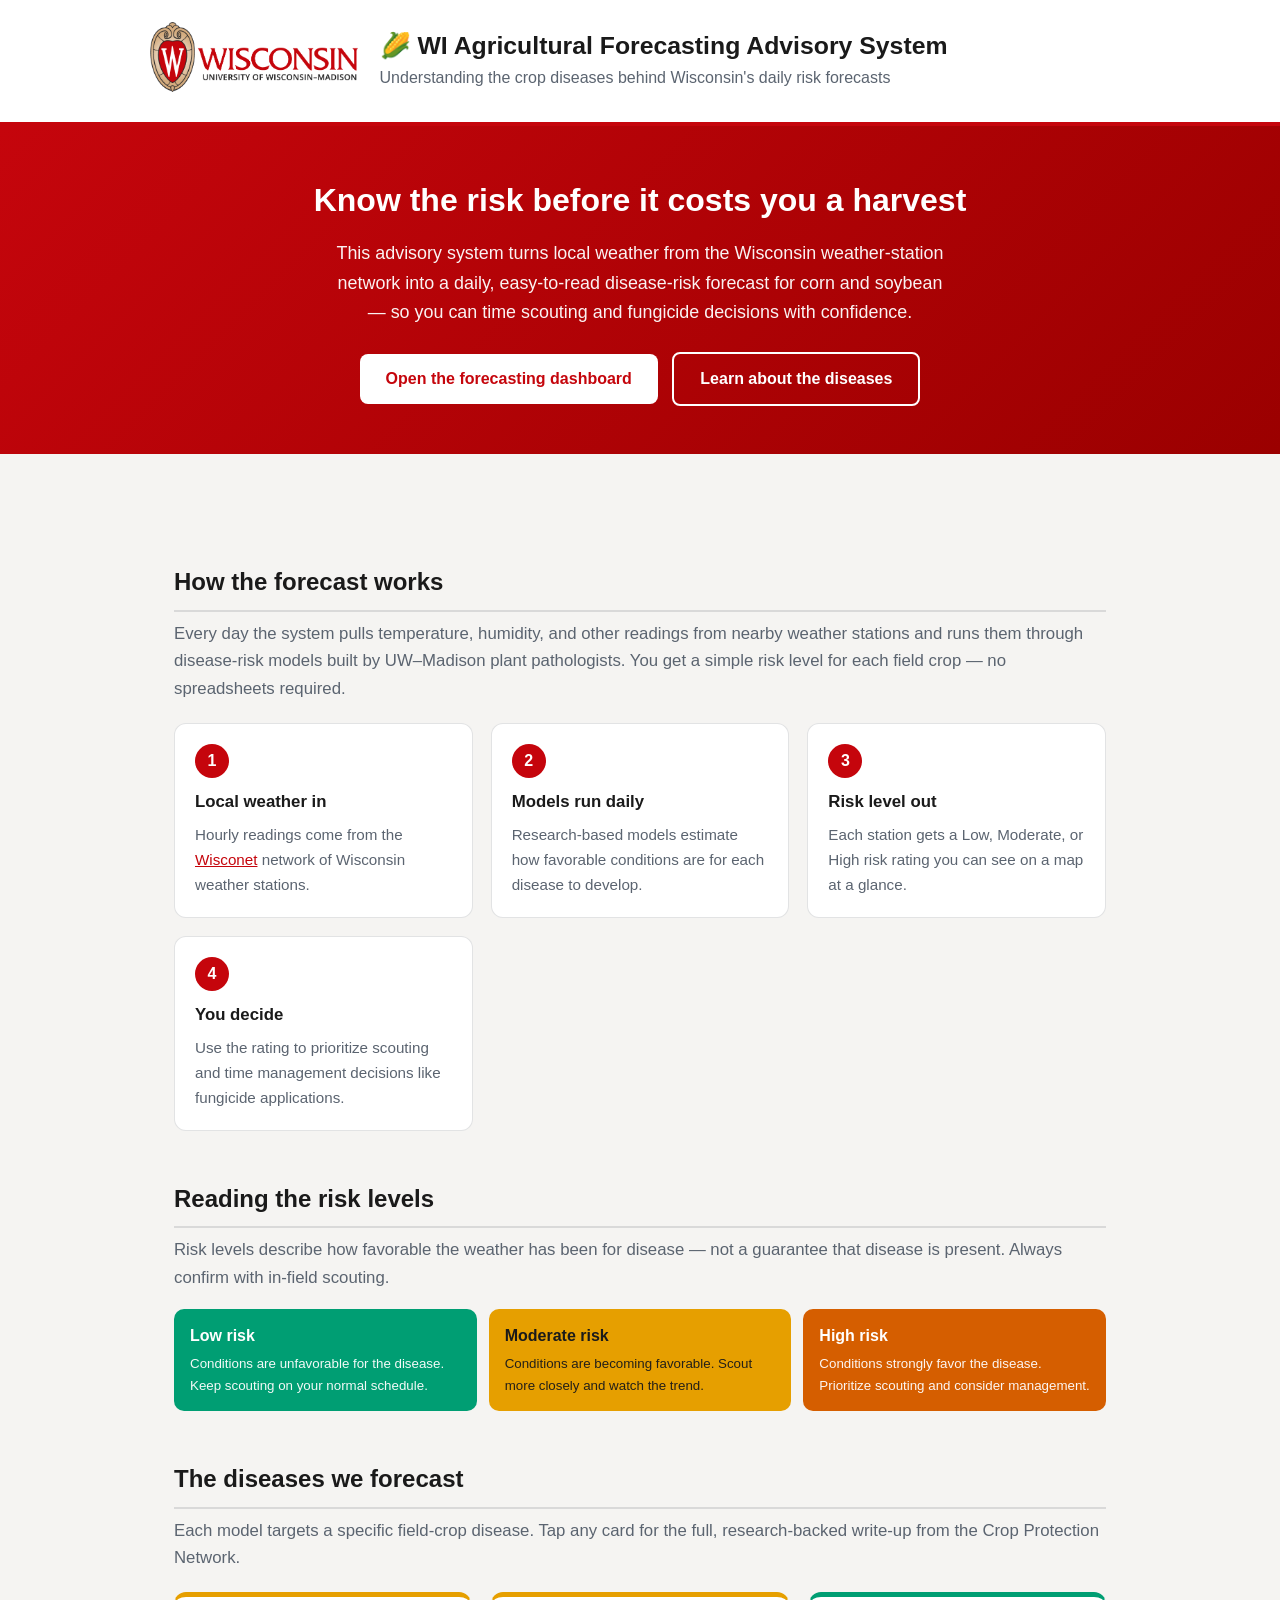
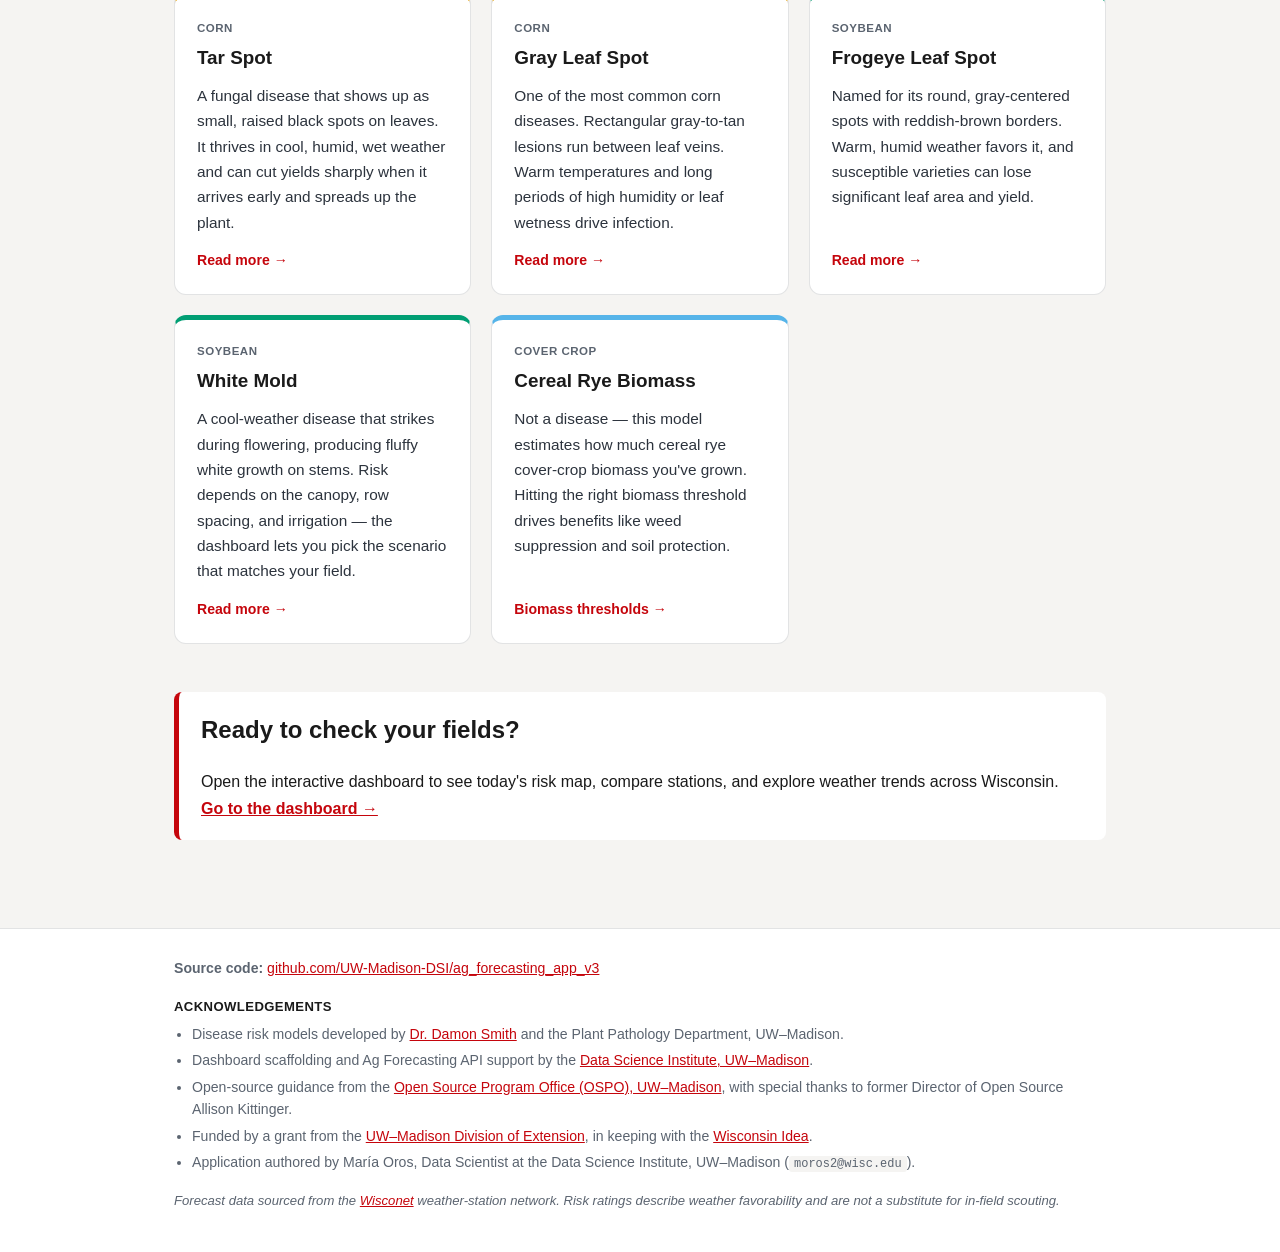
==== docs/index.html @ 82d54784 "feat: farmer-facing GitHub Pages education site + deploy workflow Adds a standalone static site unde" ====
<!doctype html>
<html lang="en">
<head>
  <meta charset="utf-8">
  <meta name="viewport" content="width=device-width, initial-scale=1.0">
  <title>Understanding Crop Disease Risk · WI Agricultural Forecasting</title>
  <meta name="description"
        content="A plain-language guide to the corn and soybean diseases — and the cereal rye cover-crop biomass model — behind Wisconsin's daily agricultural risk forecasts.">
  <link rel="icon" href="assets/uw-logo-vertical-color-web-digital.png">
  <link rel="stylesheet" href="style.css">
</head>
<body>

  <!-- ============ Header ============ -->
  <header class="site-header">
    <div class="header-inner">
      <a href="https://www.wisc.edu/" target="_blank" rel="noopener">
        <img class="logo" src="assets/uw-logo-horizontal-color-web-digital.png"
             alt="University of Wisconsin–Madison">
      </a>
      <div class="header-text">
        <h1>🌽 WI Agricultural Forecasting Advisory System</h1>
        <p>Understanding the crop diseases behind Wisconsin's daily risk forecasts</p>
      </div>
    </div>
  </header>

  <!-- ============ Hero ============ -->
  <section class="hero">
    <div class="hero-inner">
      <h2>Know the risk before it costs you a harvest</h2>
      <p>
        This advisory system turns local weather from the Wisconsin weather-station
        network into a daily, easy-to-read disease-risk forecast for corn and
        soybean — so you can time scouting and fungicide decisions with confidence.
      </p>
      <!-- TODO: point this at the deployed Streamlit dashboard URL once it is live. -->
      <a class="btn" href="https://github.com/UW-Madison-DSI/ag_forecasting_app_v3"
         target="_blank" rel="noopener">Open the forecasting dashboard</a>
      <a class="btn btn-secondary" href="#diseases">Learn about the diseases</a>
    </div>
  </section>

  <main>

    <!-- ============ How it works ============ -->
    <section id="how">
      <h2>How the forecast works</h2>
      <p class="lead">
        Every day the system pulls temperature, humidity, and other readings from
        nearby weather stations and runs them through disease-risk models built by
        UW–Madison plant pathologists. You get a simple risk level for each field
        crop — no spreadsheets required.
      </p>
      <div class="steps">
        <div class="step">
          <div class="num">1</div>
          <h3>Local weather in</h3>
          <p>Hourly readings come from the
             <a href="https://wisconet.wisc.edu/" target="_blank" rel="noopener">Wisconet</a>
             network of Wisconsin weather stations.</p>
        </div>
        <div class="step">
          <div class="num">2</div>
          <h3>Models run daily</h3>
          <p>Research-based models estimate how favorable conditions are for each
             disease to develop.</p>
        </div>
        <div class="step">
          <div class="num">3</div>
          <h3>Risk level out</h3>
          <p>Each station gets a Low, Moderate, or High risk rating you can see on a
             map at a glance.</p>
        </div>
        <div class="step">
          <div class="num">4</div>
          <h3>You decide</h3>
          <p>Use the rating to prioritize scouting and time management decisions like
             fungicide applications.</p>
        </div>
      </div>
    </section>

    <!-- ============ Reading the risk ============ -->
    <section id="risk">
      <h2>Reading the risk levels</h2>
      <p class="lead">
        Risk levels describe how favorable the weather has been for disease — not a
        guarantee that disease is present. Always confirm with in-field scouting.
      </p>
      <div class="risk-legend">
        <div class="risk-pill low">
          Low risk
          <small>Conditions are unfavorable for the disease. Keep scouting on your normal schedule.</small>
        </div>
        <div class="risk-pill mod">
          Moderate risk
          <small>Conditions are becoming favorable. Scout more closely and watch the trend.</small>
        </div>
        <div class="risk-pill high">
          High risk
          <small>Conditions strongly favor the disease. Prioritize scouting and consider management.</small>
        </div>
      </div>
    </section>

    <!-- ============ Diseases ============ -->
    <section id="diseases">
      <h2>The diseases we forecast</h2>
      <p class="lead">
        Each model targets a specific field-crop disease. Tap any card for the full,
        research-backed write-up from the Crop Protection Network.
      </p>
      <div class="cards">

        <div class="card corn">
          <span class="crop">Corn</span>
          <h3>Tar Spot</h3>
          <p>
            A fungal disease that shows up as small, raised black spots on leaves.
            It thrives in cool, humid, wet weather and can cut yields sharply when it
            arrives early and spreads up the plant.
          </p>
          <a class="ref" href="https://cropprotectionnetwork.org/encyclopedia/tar-spot-of-corn"
             target="_blank" rel="noopener">Read more</a>
        </div>

        <div class="card corn">
          <span class="crop">Corn</span>
          <h3>Gray Leaf Spot</h3>
          <p>
            One of the most common corn diseases. Rectangular gray-to-tan lesions
            run between leaf veins. Warm temperatures and long periods of high
            humidity or leaf wetness drive infection.
          </p>
          <a class="ref" href="https://cropprotectionnetwork.org/encyclopedia/gray-leaf-spot-of-corn"
             target="_blank" rel="noopener">Read more</a>
        </div>

        <div class="card soybean">
          <span class="crop">Soybean</span>
          <h3>Frogeye Leaf Spot</h3>
          <p>
            Named for its round, gray-centered spots with reddish-brown borders.
            Warm, humid weather favors it, and susceptible varieties can lose
            significant leaf area and yield.
          </p>
          <a class="ref" href="https://cropprotectionnetwork.org/encyclopedia/frogeye-leaf-spot-of-soybean"
             target="_blank" rel="noopener">Read more</a>
        </div>

        <div class="card soybean">
          <span class="crop">Soybean</span>
          <h3>White Mold</h3>
          <p>
            A cool-weather disease that strikes during flowering, producing fluffy
            white growth on stems. Risk depends on the canopy, row spacing, and
            irrigation — the dashboard lets you pick the scenario that matches your field.
          </p>
          <a class="ref" href="https://cropprotectionnetwork.org/encyclopedia/white-mold-of-soybean"
             target="_blank" rel="noopener">Read more</a>
        </div>

        <div class="card cover">
          <span class="crop">Cover crop</span>
          <h3>Cereal Rye Biomass</h3>
          <p>
            Not a disease — this model estimates how much cereal rye cover-crop
            biomass you've grown. Hitting the right biomass threshold drives benefits
            like weed suppression and soil protection.
          </p>
          <a class="ref"
             href="https://cropsandsoils.extension.wisc.edu/articles/biomass-thresholds-for-cereal-rye-cover-crop-goals/"
             target="_blank" rel="noopener">Biomass thresholds</a>
        </div>

      </div>
    </section>

    <!-- ============ Call to action ============ -->
    <section id="cta">
      <div class="callout">
        <h2 style="border:0; margin-top:0;">Ready to check your fields?</h2>
        <p style="margin-bottom:0;">
          Open the interactive dashboard to see today's risk map, compare stations,
          and explore weather trends across Wisconsin.
          <!-- TODO: update to the live dashboard URL when deployed. -->
          <a href="https://github.com/UW-Madison-DSI/ag_forecasting_app_v3"
             target="_blank" rel="noopener"><strong>Go to the dashboard →</strong></a>
        </p>
      </div>
    </section>

  </main>

  <!-- ============ Footer ============ -->
  <footer class="site-footer">
    <div class="footer-inner">
      <div>
        <strong>Source code:</strong>
        <a href="https://github.com/UW-Madison-DSI/ag_forecasting_app_v3"
           target="_blank" rel="noopener">github.com/UW-Madison-DSI/ag_forecasting_app_v3</a>
      </div>

      <div class="ack-title">Acknowledgements</div>
      <ul>
        <li>Disease risk models developed by
          <a href="https://plantpath.wisc.edu/" target="_blank" rel="noopener">Dr. Damon Smith</a>
          and the Plant Pathology Department, UW–Madison.</li>
        <li>Dashboard scaffolding and Ag Forecasting API support by the
          <a href="https://datascience.wisc.edu/" target="_blank" rel="noopener">
            Data Science Institute, UW–Madison</a>.</li>
        <li>Open-source guidance from the
          <a href="https://ospo.wisc.edu/" target="_blank" rel="noopener">
            Open Source Program Office (OSPO), UW–Madison</a>, with special thanks
          to former Director of Open Source Allison Kittinger.</li>
        <li>Funded by a grant from the
          <a href="https://extension.wisc.edu/" target="_blank" rel="noopener">
            UW–Madison Division of Extension</a>, in keeping with the
          <a href="https://www.wisc.edu/wisconsin-idea/" target="_blank" rel="noopener">
            Wisconsin Idea</a>.</li>
        <li>Application authored by María Oros, Data Scientist at the Data Science
          Institute, UW–Madison (<code>moros2@wisc.edu</code>).</li>
      </ul>

      <p style="margin-top:16px; font-style:italic; font-size:0.82rem;">
        Forecast data sourced from the
        <a href="https://wisconet.wisc.edu/" target="_blank" rel="noopener">Wisconet</a>
        weather-station network. Risk ratings describe weather favorability and are
        not a substitute for in-field scouting.
      </p>
    </div>
  </footer>

</body>
</html>
---- docs/style.css ----
/* ============================================================
   Crop Disease Forecasting — farmer-facing education page.
   Standalone stylesheet (no build step) using the UW–Madison
   brand palette so it matches the dashboard.
   ============================================================ */

:root {
  --uw-red:      #C5050C;   /* Badger Red */
  --uw-anchor:   #9B0000;
  --ink:         #1a1a1a;
  --ink-muted:   #5b6470;
  --surface:     #ffffff;
  --surface-alt: #f5f4f2;
  --border:      rgba(17, 24, 39, 0.12);

  /* Okabe–Ito colorblind-safe accents, matching CLASS_COLORS. */
  --risk-low:    #009E73;
  --risk-mod:    #E69F00;
  --risk-high:   #D55E00;
}

* { box-sizing: border-box; }

html { scroll-behavior: smooth; }

body {
  margin: 0;
  font-family: -apple-system, BlinkMacSystemFont, "Segoe UI", Roboto, Helvetica, Arial, sans-serif;
  color: var(--ink);
  background: var(--surface-alt);
  line-height: 1.65;
}

a { color: var(--uw-red); }
a:hover { color: var(--uw-anchor); }

/* -------------------- Header -------------------- */
.site-header {
  background: var(--surface);
  border-bottom: 4px solid var(--uw-red);
  padding: 22px 24px;
}
.header-inner {
  max-width: 980px;
  margin: 0 auto;
  display: flex;
  align-items: center;
  gap: 22px;
  flex-wrap: wrap;
}
.site-header img.logo {
  height: 70px;
  width: auto;
}
.header-text h1 {
  margin: 0;
  font-size: 1.55rem;
  line-height: 1.2;
}
.header-text p {
  margin: 4px 0 0;
  color: var(--ink-muted);
  font-size: 1rem;
}

/* -------------------- Hero -------------------- */
.hero {
  background: linear-gradient(135deg, var(--uw-red), var(--uw-anchor));
  color: #fff;
  padding: 48px 24px;
  text-align: center;
}
.hero-inner { max-width: 760px; margin: 0 auto; }
.hero h2 { margin: 0 0 12px; font-size: 2rem; }
.hero p { margin: 0 auto 24px; font-size: 1.12rem; opacity: 0.95; max-width: 620px; }
.btn {
  display: inline-block;
  background: #fff;
  color: var(--uw-red);
  font-weight: 700;
  text-decoration: none;
  padding: 12px 26px;
  border-radius: 8px;
  transition: transform 0.08s ease, box-shadow 0.08s ease;
}
.btn:hover { transform: translateY(-1px); box-shadow: 0 6px 16px rgba(0,0,0,0.18); color: var(--uw-red); }
.btn-secondary {
  background: transparent;
  color: #fff;
  border: 2px solid #fff;
  margin-left: 10px;
}
.btn-secondary:hover { background: rgba(255,255,255,0.12); color: #fff; }

/* -------------------- Layout -------------------- */
main { max-width: 980px; margin: 0 auto; padding: 40px 24px; }
section { margin-bottom: 48px; }
section > h2 {
  font-size: 1.5rem;
  border-bottom: 2px solid var(--border);
  padding-bottom: 8px;
  margin-bottom: 8px;
}
.lead { color: var(--ink-muted); font-size: 1.05rem; margin-top: 0; }

/* -------------------- How it works steps -------------------- */
.steps {
  display: grid;
  grid-template-columns: repeat(auto-fit, minmax(220px, 1fr));
  gap: 18px;
  margin-top: 20px;
}
.step {
  background: var(--surface);
  border: 1px solid var(--border);
  border-radius: 12px;
  padding: 20px;
}
.step .num {
  display: inline-flex;
  align-items: center;
  justify-content: center;
  width: 34px; height: 34px;
  border-radius: 50%;
  background: var(--uw-red);
  color: #fff;
  font-weight: 700;
  margin-bottom: 10px;
}
.step h3 { margin: 0 0 6px; font-size: 1.05rem; }
.step p { margin: 0; color: var(--ink-muted); font-size: 0.95rem; }

/* -------------------- Risk legend -------------------- */
.risk-legend { display: flex; gap: 12px; flex-wrap: wrap; margin-top: 16px; }
.risk-pill {
  flex: 1 1 200px;
  border-radius: 10px;
  padding: 14px 16px;
  color: #fff;
  font-weight: 600;
}
.risk-pill small { display: block; font-weight: 400; opacity: 0.95; margin-top: 4px; }
.risk-pill.low  { background: var(--risk-low); }
.risk-pill.mod  { background: var(--risk-mod); color: #1a1a1a; }
.risk-pill.high { background: var(--risk-high); }

/* -------------------- Disease cards -------------------- */
.cards {
  display: grid;
  grid-template-columns: repeat(auto-fit, minmax(280px, 1fr));
  gap: 20px;
  margin-top: 20px;
}
.card {
  background: var(--surface);
  border: 1px solid var(--border);
  border-radius: 12px;
  padding: 22px;
  border-top: 5px solid var(--uw-red);
  display: flex;
  flex-direction: column;
}
.card .crop {
  display: inline-block;
  font-size: 0.72rem;
  font-weight: 700;
  text-transform: uppercase;
  letter-spacing: 0.5px;
  color: var(--ink-muted);
  margin-bottom: 4px;
}
.card h3 { margin: 0 0 10px; font-size: 1.18rem; }
.card p { margin: 0 0 14px; font-size: 0.96rem; color: #2c333d; flex-grow: 1; }
.card .ref {
  font-size: 0.88rem;
  font-weight: 600;
  text-decoration: none;
}
.card .ref::after { content: " →"; }
.card.corn    { border-top-color: var(--risk-mod); }
.card.soybean { border-top-color: var(--risk-low); }
.card.cover   { border-top-color: #56B4E9; }

/* -------------------- Callout -------------------- */
.callout {
  background: var(--surface);
  border-left: 5px solid var(--uw-red);
  border-radius: 8px;
  padding: 18px 22px;
}

/* -------------------- Footer -------------------- */
.site-footer {
  background: var(--surface);
  border-top: 1px solid var(--border);
  color: var(--ink-muted);
  font-size: 0.88rem;
  line-height: 1.6;
}
.footer-inner { max-width: 980px; margin: 0 auto; padding: 28px 24px; }
.footer-inner .ack-title {
  color: var(--ink);
  font-weight: 700;
  text-transform: uppercase;
  letter-spacing: 0.4px;
  font-size: 0.82rem;
  margin: 16px 0 6px;
}
.footer-inner ul { margin: 0; padding-left: 18px; }
.footer-inner li { margin-bottom: 4px; }
.footer-inner code {
  background: var(--surface-alt);
  padding: 1px 5px;
  border-radius: 3px;
  font-size: 0.85em;
}

@media (max-width: 600px) {
  .header-inner { flex-direction: column; align-items: flex-start; }
  .btn-secondary { margin-left: 0; margin-top: 10px; }
}
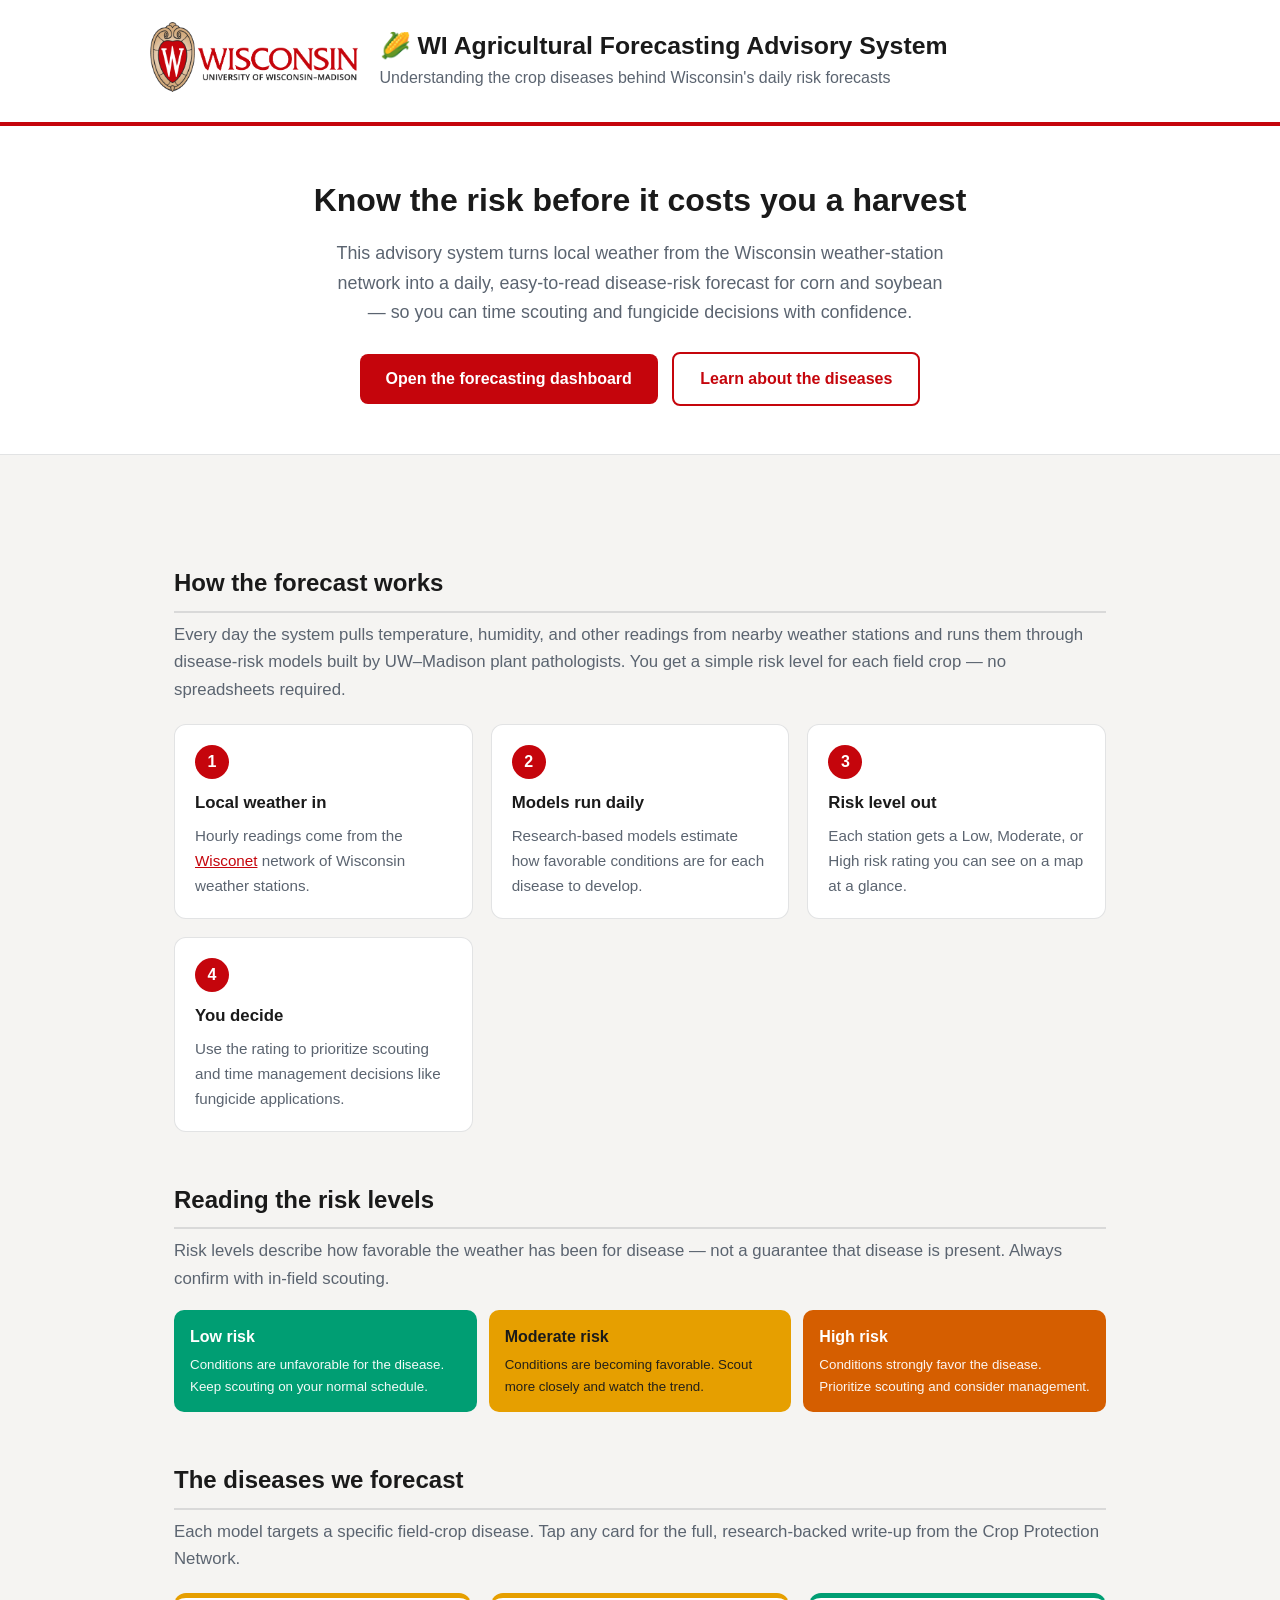
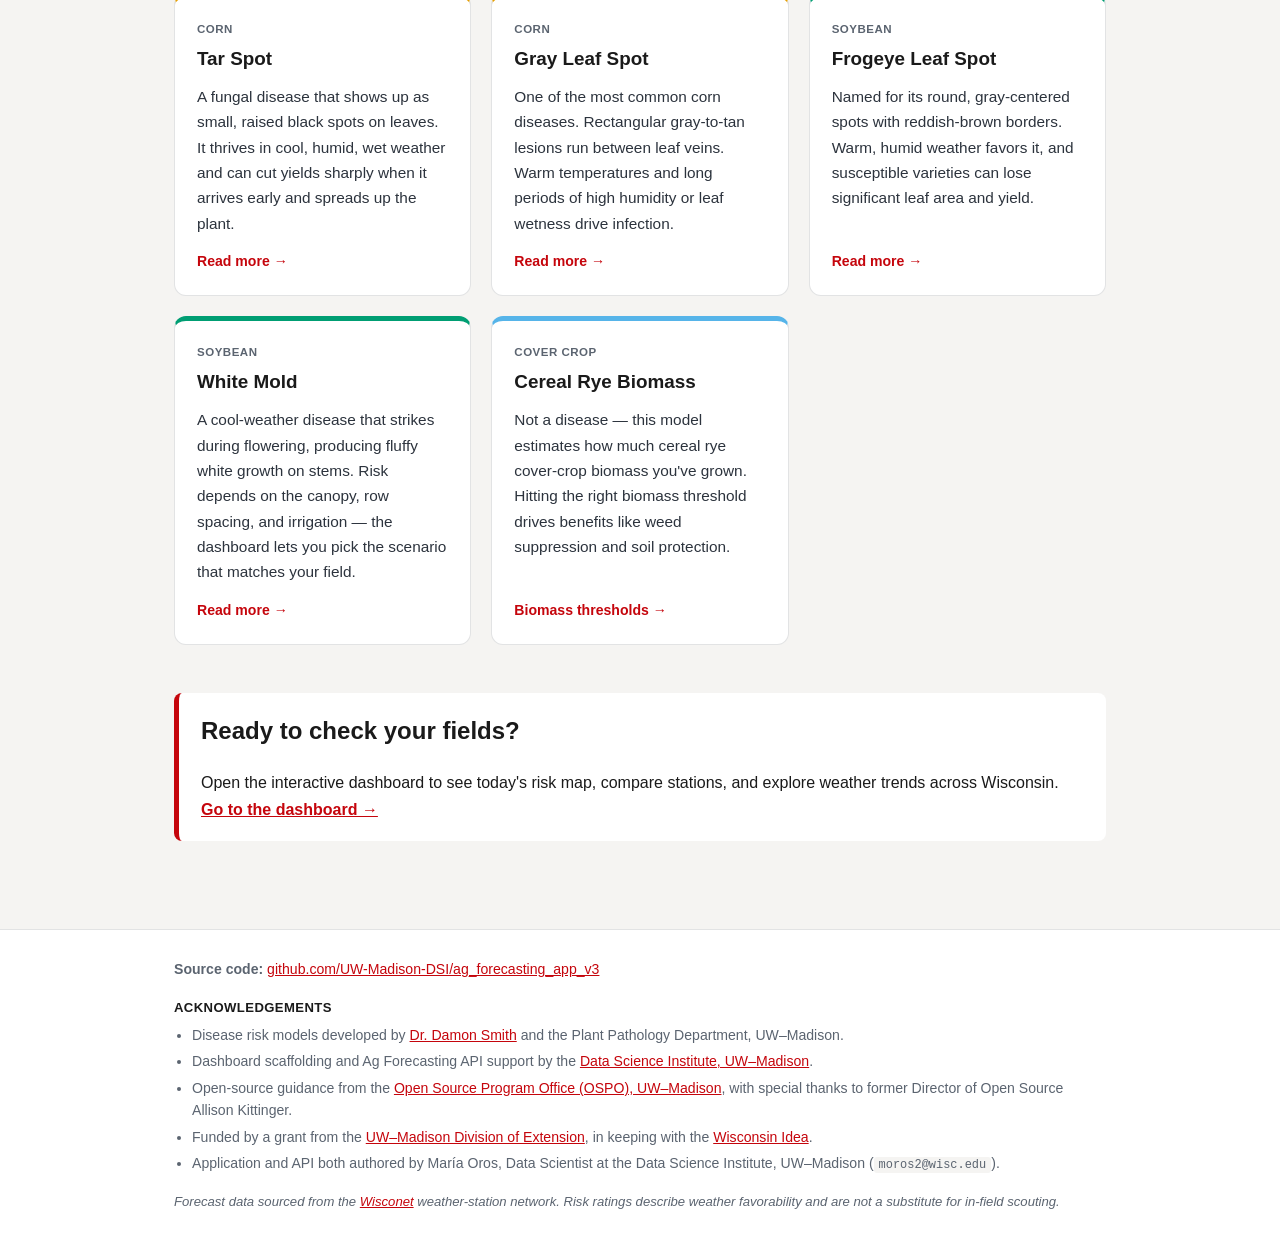
==== commit 2739d0c9: "docs: link dashboard to live app, simplify hero styling - Point the "Open the forecasting dashboard"" ====
--- a/docs/index.html
+++ b/docs/index.html
@@ -34,8 +34,7 @@
         network into a daily, easy-to-read disease-risk forecast for corn and
         soybean — so you can time scouting and fungicide decisions with confidence.
       </p>
-      <!-- TODO: point this at the deployed Streamlit dashboard URL once it is live. -->
-      <a class="btn" href="https://github.com/UW-Madison-DSI/ag_forecasting_app_v3"
+      <a class="btn" href="https://connect.doit.wisc.edu/ag_forecasting/"
          target="_blank" rel="noopener">Open the forecasting dashboard</a>
       <a class="btn btn-secondary" href="#diseases">Learn about the diseases</a>
     </div>
@@ -184,8 +183,7 @@
         <p style="margin-bottom:0;">
           Open the interactive dashboard to see today's risk map, compare stations,
           and explore weather trends across Wisconsin.
-          <!-- TODO: update to the live dashboard URL when deployed. -->
-          <a href="https://github.com/UW-Madison-DSI/ag_forecasting_app_v3"
+          <a href="https://connect.doit.wisc.edu/ag_forecasting/"
              target="_blank" rel="noopener"><strong>Go to the dashboard →</strong></a>
         </p>
       </div>
@@ -219,8 +217,8 @@
             UW–Madison Division of Extension</a>, in keeping with the
           <a href="https://www.wisc.edu/wisconsin-idea/" target="_blank" rel="noopener">
             Wisconsin Idea</a>.</li>
-        <li>Application authored by María Oros, Data Scientist at the Data Science
-          Institute, UW–Madison (<code>moros2@wisc.edu</code>).</li>
+        <li>Application and API both authored by María Oros, Data Scientist at the
+          Data Science Institute, UW–Madison (<code>moros2@wisc.edu</code>).</li>
       </ul>
 
       <p style="margin-top:16px; font-style:italic; font-size:0.82rem;">
--- a/docs/style.css
+++ b/docs/style.css
@@ -65,32 +65,33 @@
 
 /* -------------------- Hero -------------------- */
 .hero {
-  background: linear-gradient(135deg, var(--uw-red), var(--uw-anchor));
-  color: #fff;
+  background: var(--surface);
+  color: var(--ink);
   padding: 48px 24px;
   text-align: center;
+  border-bottom: 1px solid var(--border);
 }
 .hero-inner { max-width: 760px; margin: 0 auto; }
 .hero h2 { margin: 0 0 12px; font-size: 2rem; }
-.hero p { margin: 0 auto 24px; font-size: 1.12rem; opacity: 0.95; max-width: 620px; }
+.hero p { margin: 0 auto 24px; font-size: 1.12rem; color: var(--ink-muted); max-width: 620px; }
 .btn {
   display: inline-block;
-  background: #fff;
-  color: var(--uw-red);
+  background: var(--uw-red);
+  color: #fff;
   font-weight: 700;
   text-decoration: none;
   padding: 12px 26px;
   border-radius: 8px;
   transition: transform 0.08s ease, box-shadow 0.08s ease;
 }
-.btn:hover { transform: translateY(-1px); box-shadow: 0 6px 16px rgba(0,0,0,0.18); color: var(--uw-red); }
+.btn:hover { transform: translateY(-1px); box-shadow: 0 6px 16px rgba(0,0,0,0.15); color: #fff; }
 .btn-secondary {
   background: transparent;
-  color: #fff;
-  border: 2px solid #fff;
+  color: var(--uw-red);
+  border: 2px solid var(--uw-red);
   margin-left: 10px;
 }
-.btn-secondary:hover { background: rgba(255,255,255,0.12); color: #fff; }
+.btn-secondary:hover { background: rgba(197,5,12,0.06); color: var(--uw-red); }
 
 /* -------------------- Layout -------------------- */
 main { max-width: 980px; margin: 0 auto; padding: 40px 24px; }
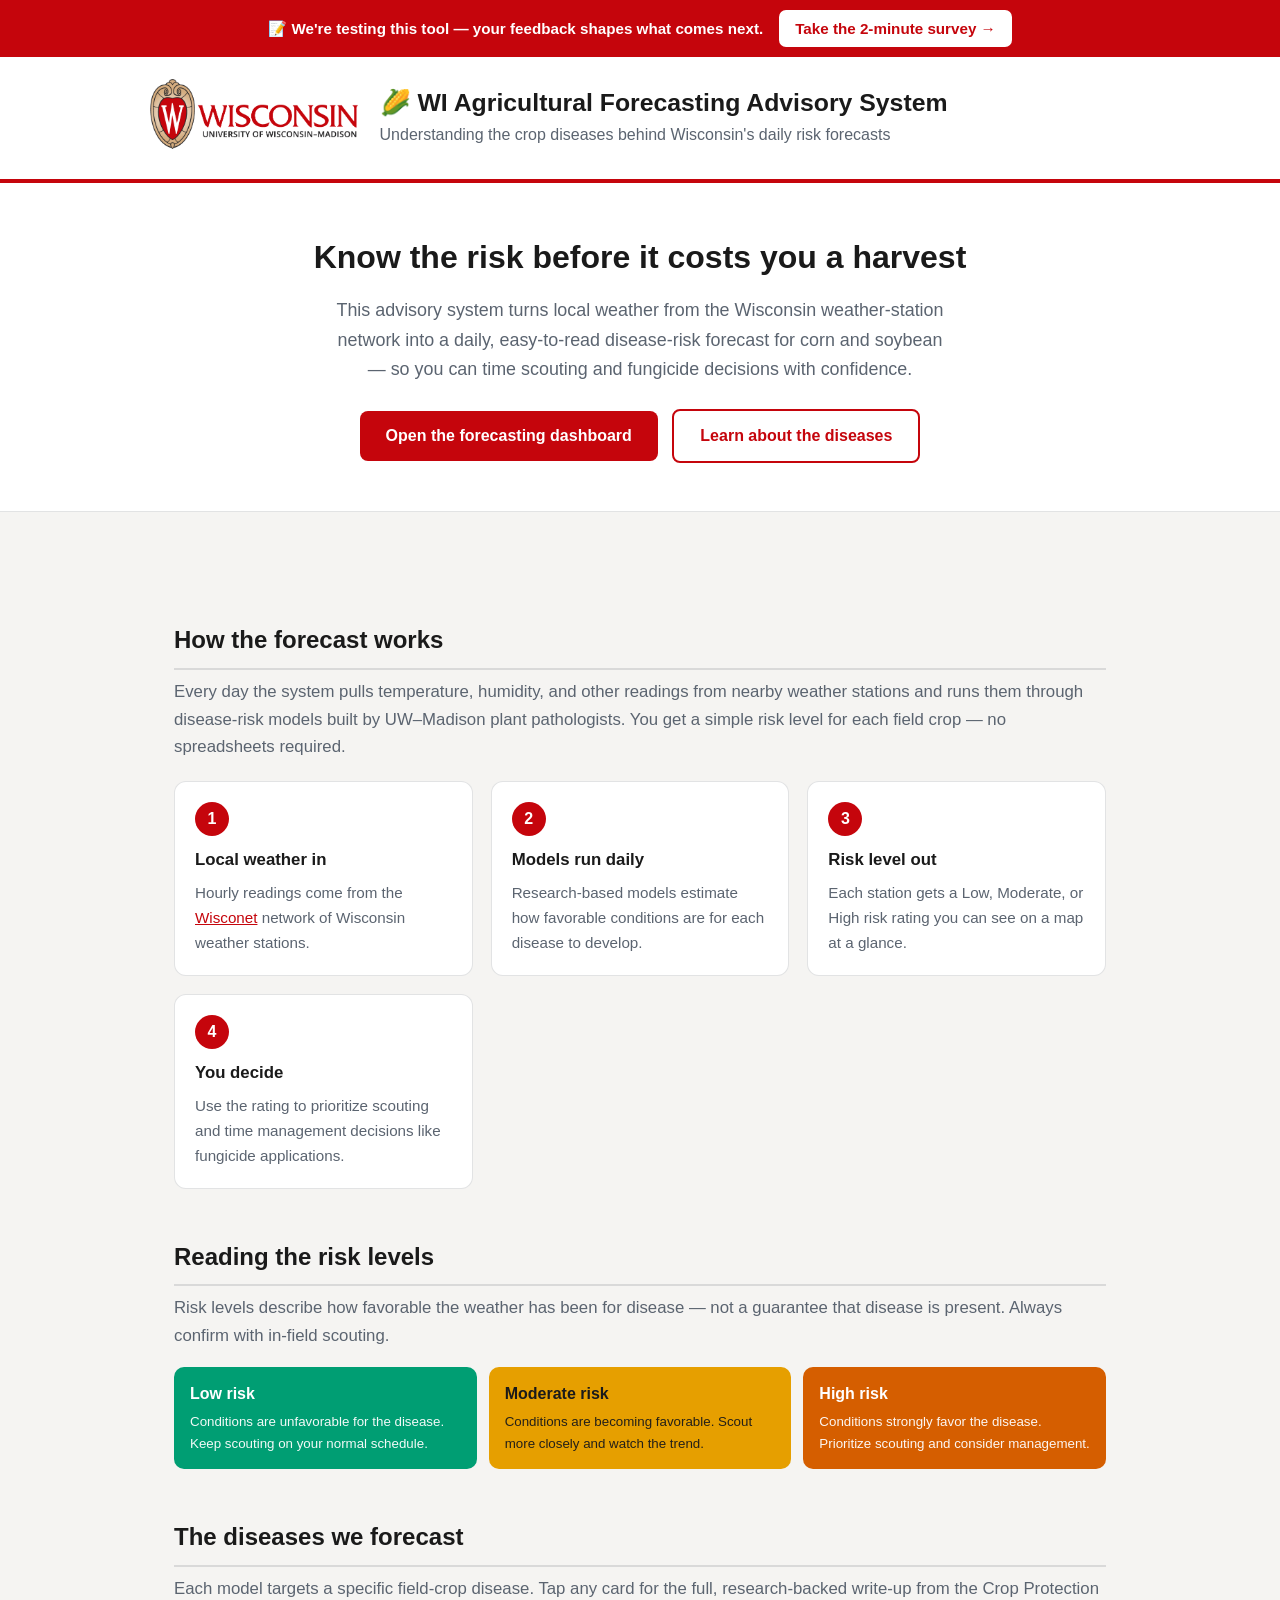
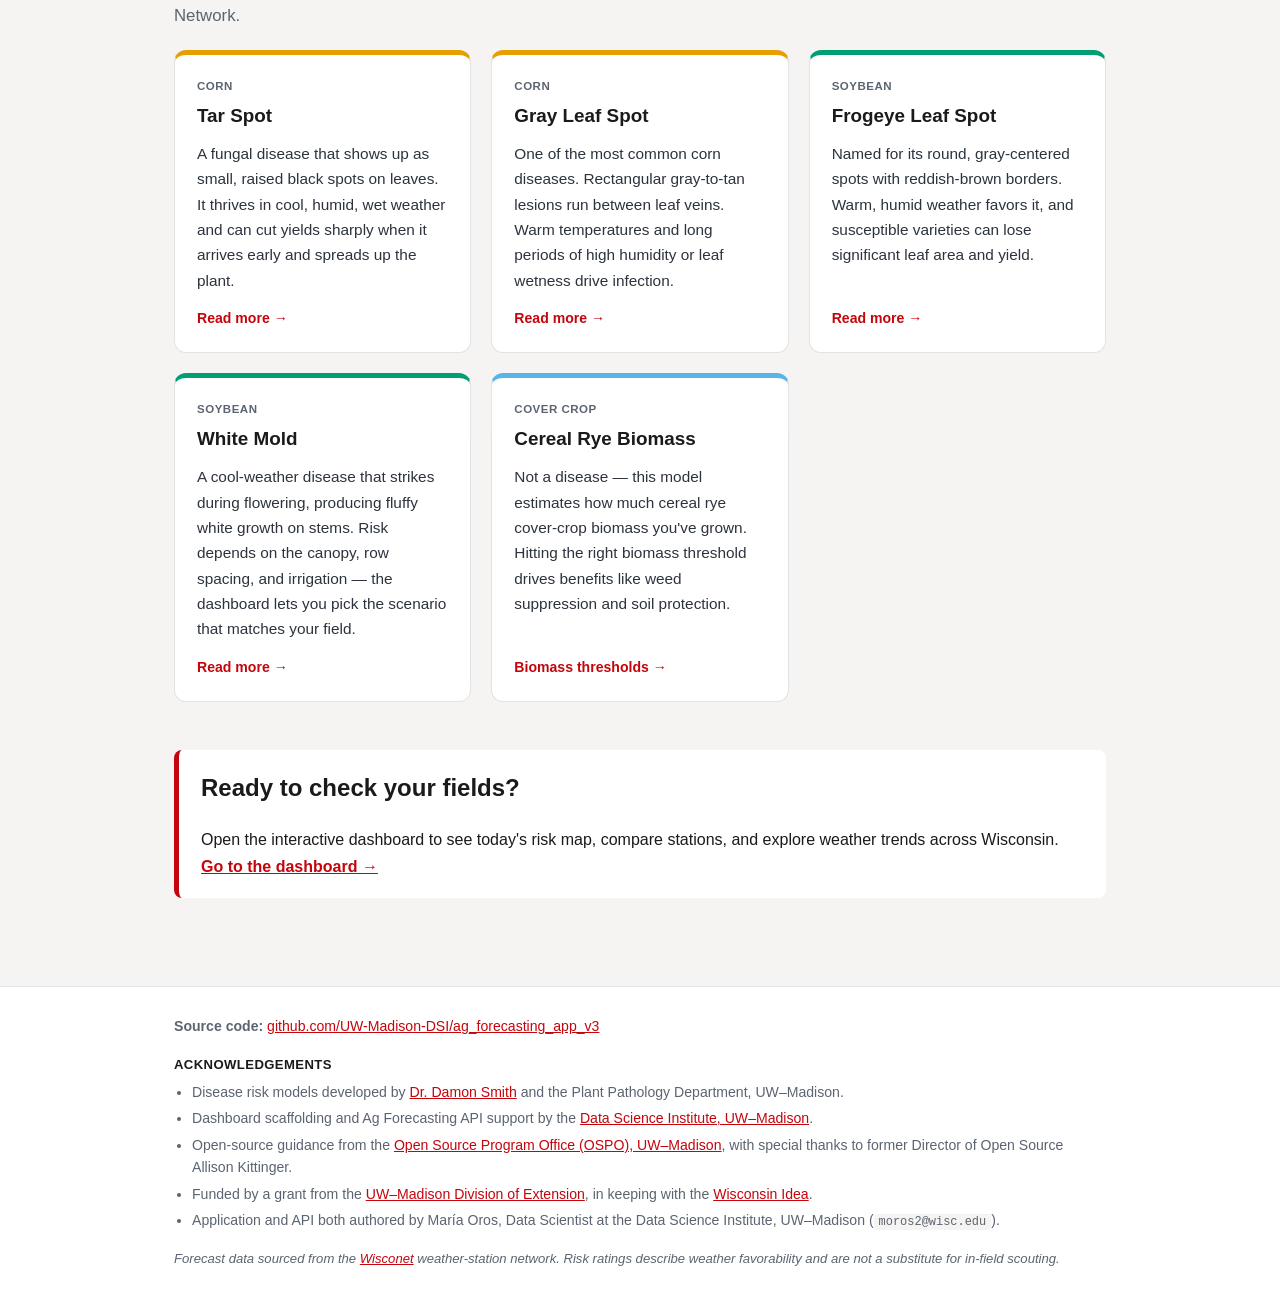
==== commit 0ef8ccf4: "feat: prominent user-feedback survey link across all UIs Surfaces the user-testing survey (forms.gle" ====
--- a/docs/index.html
+++ b/docs/index.html
@@ -10,6 +10,14 @@
   <link rel="stylesheet" href="style.css">
 </head>
 <body>
+
+  <!-- ============ Feedback banner ============ -->
+  <div class="feedback-bar">
+    <span>📝 We're testing this tool — your feedback shapes what comes next.</span>
+    <a href="https://forms.gle/qPX1KycHb42mgkYU6" target="_blank" rel="noopener">
+      Take the 2-minute survey →
+    </a>
+  </div>
 
   <!-- ============ Header ============ -->
   <header class="site-header">
--- a/docs/style.css
+++ b/docs/style.css
@@ -34,6 +34,30 @@
 a { color: var(--uw-red); }
 a:hover { color: var(--uw-anchor); }
 
+/* -------------------- Feedback bar -------------------- */
+.feedback-bar {
+  background: var(--uw-red);
+  color: #fff;
+  padding: 10px 24px;
+  display: flex;
+  align-items: center;
+  justify-content: center;
+  gap: 16px;
+  flex-wrap: wrap;
+  font-weight: 600;
+  font-size: 0.95rem;
+}
+.feedback-bar a {
+  background: #fff;
+  color: var(--uw-red);
+  text-decoration: none;
+  font-weight: 700;
+  padding: 6px 16px;
+  border-radius: 7px;
+  white-space: nowrap;
+}
+.feedback-bar a:hover { color: var(--uw-anchor); }
+
 /* -------------------- Header -------------------- */
 .site-header {
   background: var(--surface);
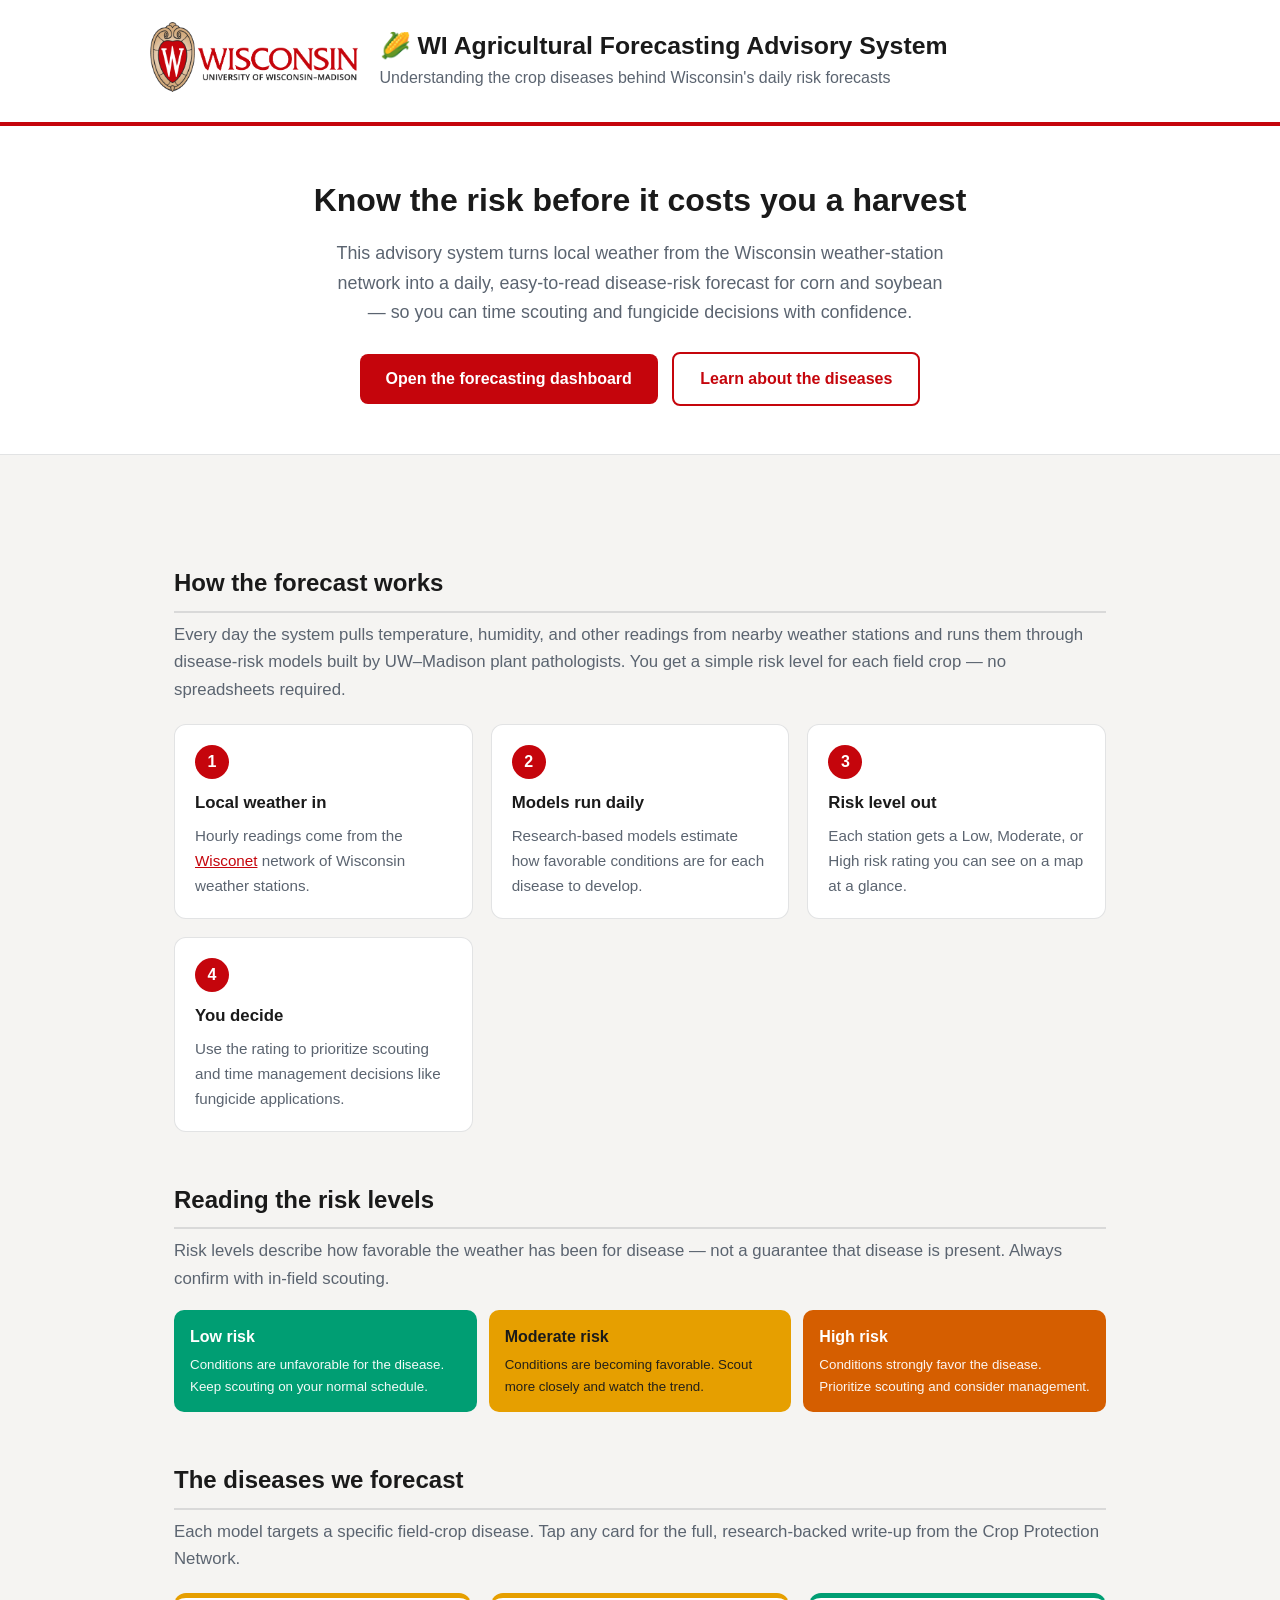
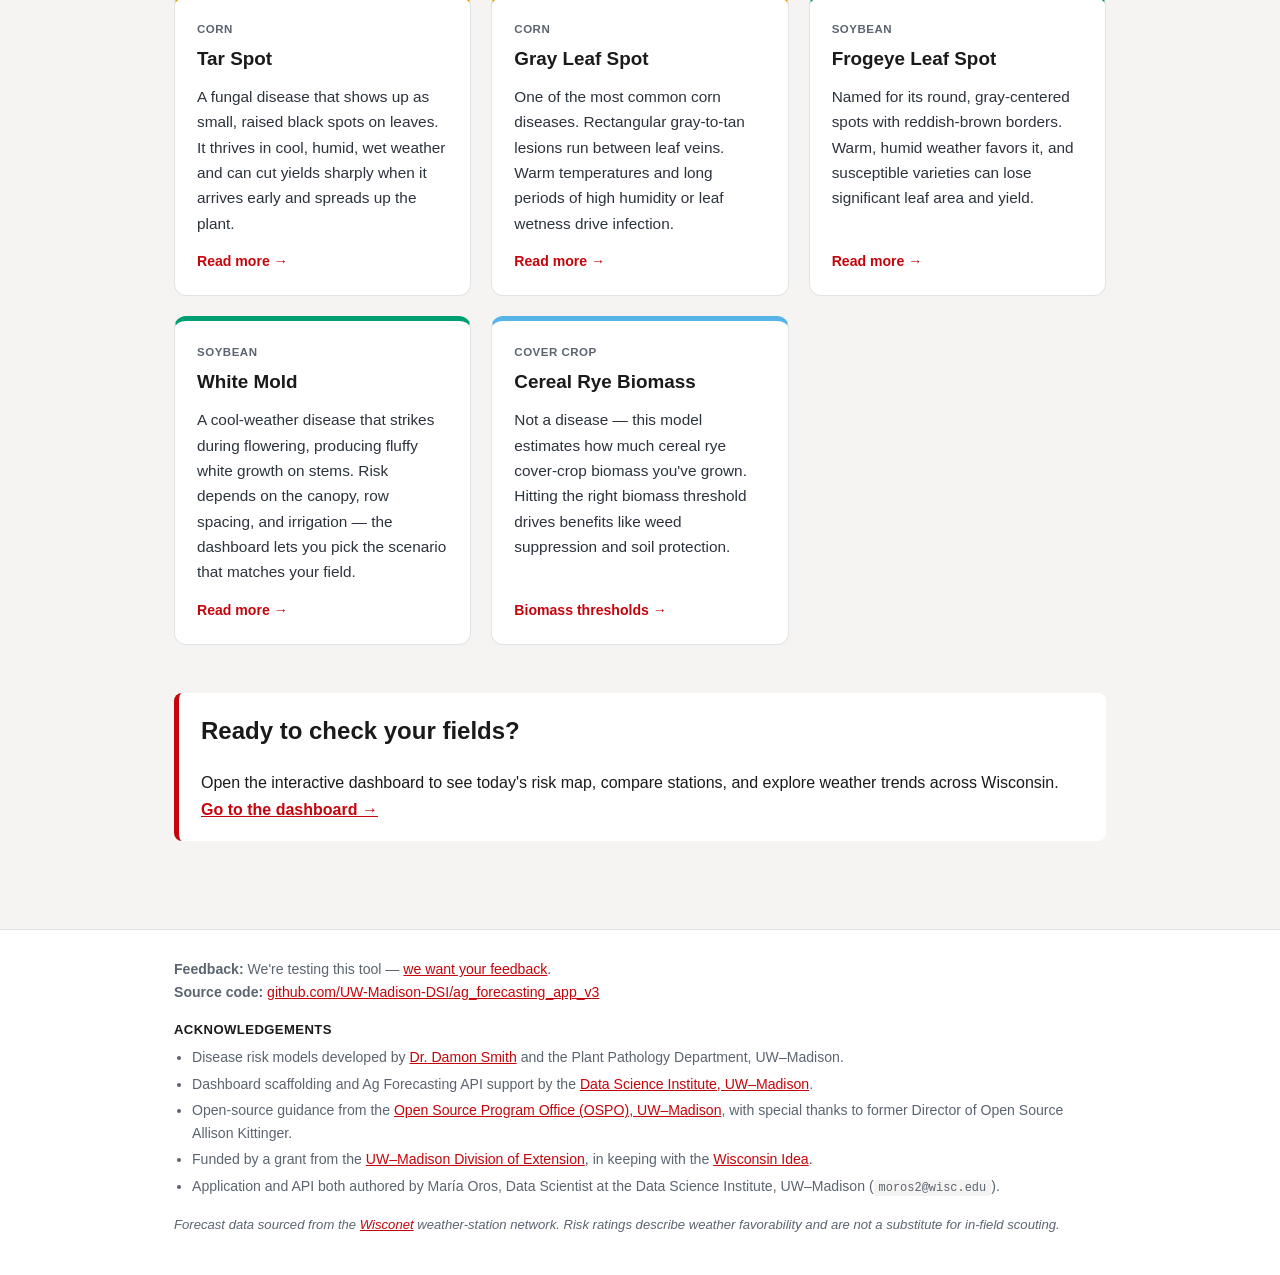
==== commit b58c17cd: "ui: make the feedback link subtle, move it to the sidebar bottom - Drop the loud red feedback banner" ====
--- a/docs/index.html
+++ b/docs/index.html
@@ -11,14 +11,6 @@
 </head>
 <body>
 
-  <!-- ============ Feedback banner ============ -->
-  <div class="feedback-bar">
-    <span>📝 We're testing this tool — your feedback shapes what comes next.</span>
-    <a href="https://forms.gle/qPX1KycHb42mgkYU6" target="_blank" rel="noopener">
-      Take the 2-minute survey →
-    </a>
-  </div>
-
   <!-- ============ Header ============ -->
   <header class="site-header">
     <div class="header-inner">
@@ -202,6 +194,12 @@
   <!-- ============ Footer ============ -->
   <footer class="site-footer">
     <div class="footer-inner">
+      <div>
+        <strong>Feedback:</strong>
+        We're testing this tool —
+        <a href="https://forms.gle/qPX1KycHb42mgkYU6" target="_blank" rel="noopener">
+          we want your feedback</a>.
+      </div>
       <div>
         <strong>Source code:</strong>
         <a href="https://github.com/UW-Madison-DSI/ag_forecasting_app_v3"
--- a/docs/style.css
+++ b/docs/style.css
@@ -34,30 +34,6 @@
 a { color: var(--uw-red); }
 a:hover { color: var(--uw-anchor); }
 
-/* -------------------- Feedback bar -------------------- */
-.feedback-bar {
-  background: var(--uw-red);
-  color: #fff;
-  padding: 10px 24px;
-  display: flex;
-  align-items: center;
-  justify-content: center;
-  gap: 16px;
-  flex-wrap: wrap;
-  font-weight: 600;
-  font-size: 0.95rem;
-}
-.feedback-bar a {
-  background: #fff;
-  color: var(--uw-red);
-  text-decoration: none;
-  font-weight: 700;
-  padding: 6px 16px;
-  border-radius: 7px;
-  white-space: nowrap;
-}
-.feedback-bar a:hover { color: var(--uw-anchor); }
-
 /* -------------------- Header -------------------- */
 .site-header {
   background: var(--surface);
